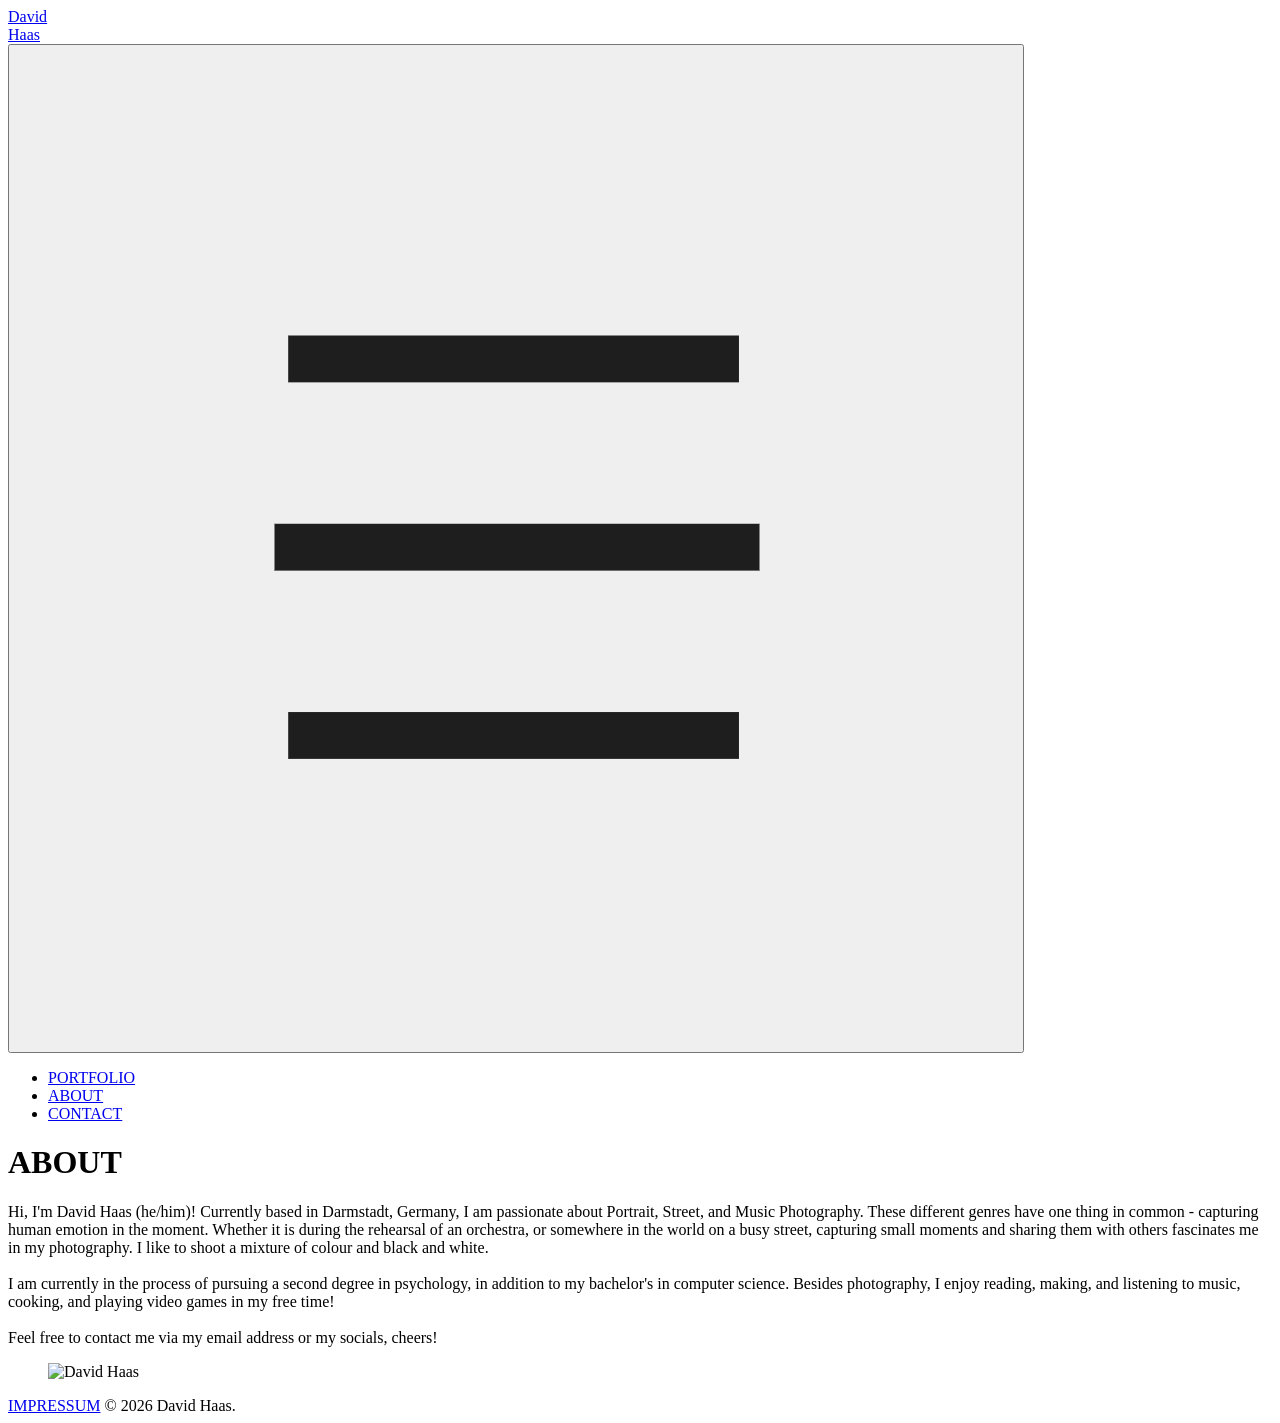
==== about.html @ 5e75420e "Initial Website Setup" ====
<!DOCTYPE html>
<html lang="en">

<head>
  <meta charset="UTF-8">
  <meta name="viewport" content="width=device-width, initial-scale=1.0">
  <title>ABOUT: David Haas</title>
  <link rel="stylesheet" href="css/style.css">
  <link rel="icon" href="Logos/favicon_v2.png">
</head>

<body>

  <!-- This is the Navigation Bar -->
  <!-- Contains Name-Logo and Expandable Menu on Mobile -->
  <nav>

    <!--- Logo Class -->
    <div class="logo_wrapper">
      <div class="david">
        <a href="index.html">David</a>
      </div>
      <div class="haas">
        <a href="index.html">Haas</a>
      </div>
    </div>

    <!-- Button for Expanding Menu on Mobile -->
    <button class="button" onclick="toggleNav()">
      <img src="Logos/Navigation.png" alt="Navigation">
    </button>

  </nav>

  <!-- This is the Sidebar -->
  <!-- Contains Navigation on Desktop -->
  <aside id="sidebar">

    <div class="menu_wrapper">
      <ul class="menu_list">
        <li class="portfolio"><a href="index.html">PORTFOLIO</a></li>
        <li class="about"><a href="about.html">ABOUT</a></li>
        <li class="contact"><a href="contact.html">CONTACT</a></li>
      </ul>
    </div>


  </aside>

  <!-- Main Content -->
  <main>

    <!-- About Section -->
    <div class="about_page">

      <h1>ABOUT</h1>

      <div class="about_wrapper">

        <p class="about_text">
          Hi, I'm David Haas (he/him)! Currently based in Darmstadt, Germany,
          I am passionate about Portrait, Street, and Music Photography.
          These different genres have one thing in common - capturing human
          emotion in the moment. Whether it is during
          the rehearsal of an orchestra, or somewhere in the world on a
          busy street, capturing small moments and sharing them with others
          fascinates me in my photography. I like to shoot a mixture of colour
          and black and white.
          <br>
          <br>
          I am currently in the process of pursuing
          a second degree in psychology, in addition to my bachelor's in computer science.
          Besides photography, I enjoy reading, making, and listening
          to music, cooking, and playing video games in my free time!
          <br>
          <br>
          Feel free to contact me via my email address or my socials, cheers!
        </p>

        <div class="gallery-item david_haas">
          <figure>
            <img src="Photos/DavidHaas.png" alt="David Haas">
          </figure>
        </div>

      </div>

    </div>




  </main>

  <!-- This is the Footer -->
  <!-- Contains other information -->
  <footer class="footer_wrapper">
    <div class="footer_text">
      <a href="impressum.html">IMPRESSUM</a> &copy; 2026 David Haas.
    </div>
  </footer>



  <script src="JavaScript/script.js"></script>
</body>

</html>
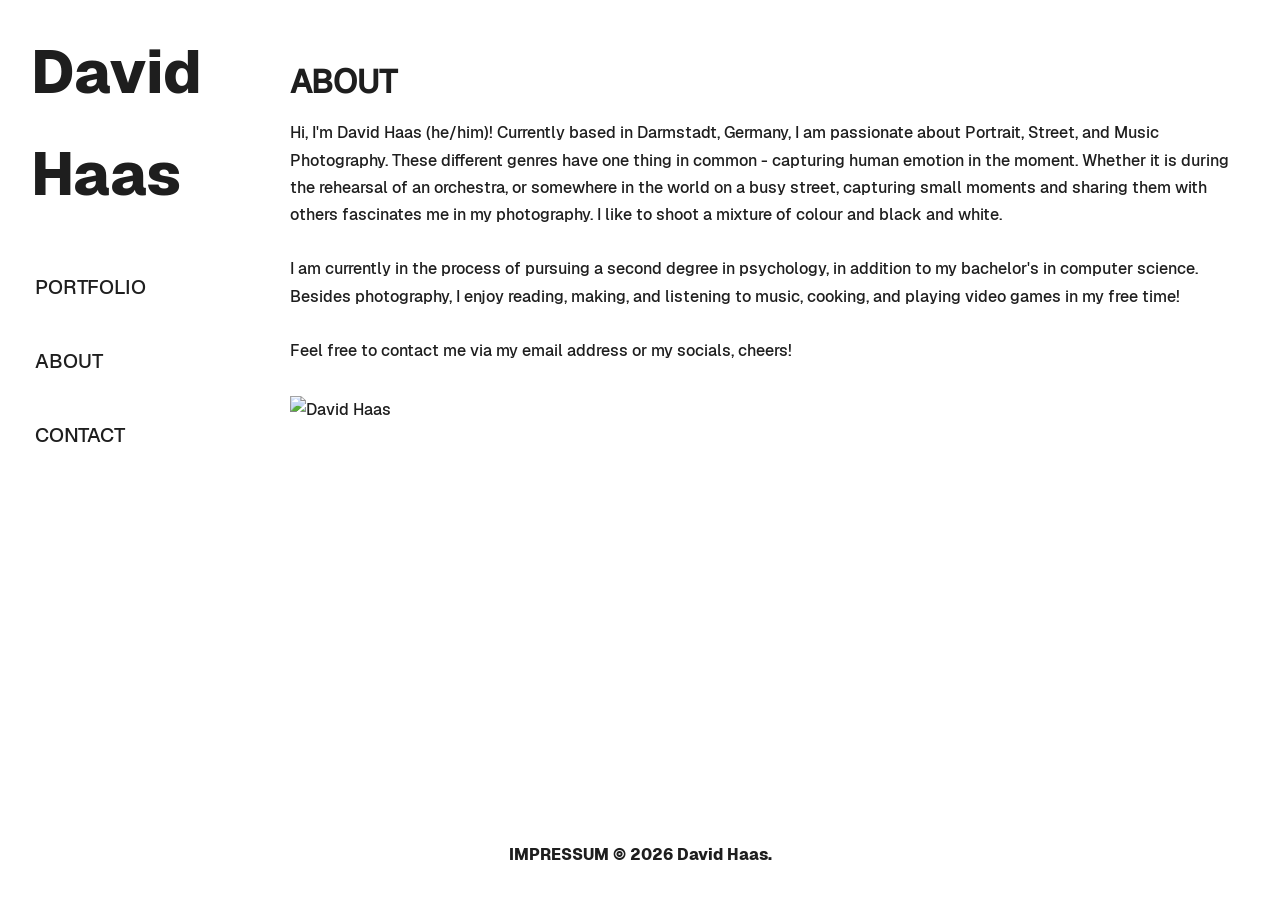
==== commit d39fb0d1: "trying to fix CSS not linking (part 3)" ====
--- a/about.html
+++ b/about.html
@@ -5,7 +5,7 @@
   <meta charset="UTF-8">
   <meta name="viewport" content="width=device-width, initial-scale=1.0">
   <title>ABOUT: David Haas</title>
-  <link rel="stylesheet" href="css/style.css">
+  <link rel="stylesheet" type="text/css" href="CSS/style.css">
   <link rel="icon" href="Logos/favicon_v2.png">
 </head>
 
--- a/CSS/style.css
+++ b/CSS/style.css
@@ -0,0 +1,675 @@
+/* Font Stuff */
+@font-face {
+    font-family: "geist_bold";
+    src: url(../Fonts/Geist/ttf/Geist-ExtraBold.ttf);
+}
+
+@font-face {
+    font-family: "geist_medium";
+    src: url(../Fonts/Geist/ttf/Geist-Medium.ttf);
+}
+
+@font-face {
+    font-family: "geist_italic";
+    src: url(../Fonts/Geist/ttf/Geist-Italic.ttf);
+}
+
+/* Global Stuff */
+* {
+    margin: 0;
+    padding: 0;
+    box-sizing: border-box;
+}
+
+img {
+    max-inline-size: 100%;
+}
+
+
+
+/* Main Body */
+body {
+
+    /* Making Body 1 Screen-Size Tall */
+    min-height: 100vh;
+
+    /* Setting the Font for the Body */
+    font-family: geist_bold, geist_medium;
+    font-size: 1rem;
+    line-height: 1.7;
+    background-color: #fff;
+
+    display: grid;
+    grid-template-columns: 250px 1fr;
+    grid-template-rows: 250px 1fr auto;
+    grid-template-areas:
+        "navbar main"
+        "sidebar main"
+        "footer footer";
+}
+
+/* Navigation Bar */
+nav {
+    top: 0;
+    position: sticky;
+    grid-area: navbar;
+    background-color: #fff;
+    color: #1e1e1e;
+    padding: 1em;
+}
+
+/* Navigation Text */
+.logo_wrapper {
+    display: grid;
+    grid-template-columns: 1fr;
+    grid-template-rows: 1fr 1fr;
+    padding-top: 5px;
+    text-align: left;
+
+}
+
+.david {
+    font-family: "geist_bold";
+    font-size: 60px;
+    padding-left: 15px;
+}
+
+.david a {
+    text-decoration: none;
+    color: #1e1e1e;
+}
+
+.david a:link {
+    text-decoration: none;
+    color: #1e1e1e;
+}
+
+.david a:visited {
+    text-decoration: none;
+}
+
+.david a:active {
+    text-decoration: none;
+}
+
+.haas {
+    font-family: "geist_bold";
+    font-size: 60px;
+    padding-left: 15px;
+}
+
+.haas a {
+    text-decoration: none;
+    color: #1e1e1e;
+}
+
+.haas a:link {
+    text-decoration: none;
+    color: #1e1e1e;
+}
+
+.haas a:visited {
+    text-decoration: none;
+}
+
+.haas a:active {
+    text-decoration: none;
+}
+
+/* Sidebar */
+aside {
+    top: 250px;
+    position: sticky;
+    align-self: start;
+    grid-area: sidebar;
+    background-color: #fff;
+    padding-left: 15px;
+}
+
+/* Sidebar Text */
+aside a {
+    display: block;
+    color: #1e1e1e;
+    font-size: 20px;
+    padding: 20px;
+    text-decoration: none;
+}
+
+aside ul {
+    list-style: none;
+}
+
+/* Links on mouse-over */
+aside a:hover:not(.active) {
+    text-decoration: underline;
+}
+
+/* Menu-Button */
+button {
+
+    /* Don't Display by Default*/
+    display: none;
+}
+
+/* Main Content */
+main {
+    grid-area: main;
+    background: #fff;
+    margin: 20px;
+    padding: 0;
+}
+
+.gallery_wrapper {
+    max-width: auto;
+    padding: 30px;
+    margin: 0 auto;
+}
+
+/* Styling for photo gallery*/
+/* Hard-Coded I am so sorry, web design is not my passion*/
+.gallery {
+    display: grid;
+    grid-template-columns: repeat(4, 1fr);
+    grid-template-rows: repeat(25, auto);
+    gap: 1rem;
+}
+
+.gallery-item img {
+    inline-size: 100%;
+    block-size: 100%;
+    object-fit: cover;
+}
+
+/* Roc Fargas i Castells Alte Oper 1 */
+.gallery-item1 {
+    grid-column: 3 / span 1;
+    grid-row: 1 / span 5;
+}
+
+/* Jon Urdapilleta Piano 1 */
+.gallery-item2 {
+    grid-column: 1 / span 2;
+    grid-row: 1 / span 4;
+}
+
+/* Sophie LJSO */
+.gallery-item3 {
+    grid-column: 1 / span 1;
+    grid-row: 5 / span 4;
+}
+
+/* Johannes LJSO */
+.gallery-item4 {
+    grid-column: 2 / span 1;
+    grid-row: 5 / span 4;
+}
+
+/* Hanoi Street Photography 1 */
+.gallery-item5 {
+    grid-column: 3 / span 2;
+    grid-row: 6 / span 2;
+}
+
+/* Carmen LJSO */
+.gallery-item6 {
+    grid-column: 4 / span 1;
+    grid-row: 1 / span 5;
+}
+
+/* Roc Fargas i Castells Conductor Portrait */
+.gallery-item7 {
+    grid-column: 1 / span 2;
+    grid-row: 9 / span 10;
+}
+
+/* Christian Haas Portrait */
+.gallery-item8 {
+    grid-column: 3 / span 1;
+    grid-row: 8 / span 5;
+}
+
+/* Caroline Synn Portrait */
+.gallery-item9 {
+    grid-column: 4 / span 1;
+    grid-row: 8 / span 5;
+}
+
+/* Montpellier Street Photography */
+.gallery-item10 {
+    grid-column: 3 / span 1;
+    grid-row: 14 / span 5;
+}
+
+/* Roc Fargas i Castells Alte Oper 2 */
+.gallery-item11 {
+    grid-column: 4 / span 1;
+    grid-row: 14 / span 5;
+}
+
+/* Hanoi Street Photography 2 */
+.gallery-item12 {
+    grid-column: 2 / span 2;
+    grid-row: 19 / span 4;
+}
+
+/* Hanoi Street Photography 3 */
+.gallery-item13 {
+    grid-column: 1 / span 1;
+    grid-row: 19 / span 5;
+}
+
+/* Nora Khayata Portrait */
+.gallery-item14 {
+    grid-column: 4 / span 1;
+    grid-row: 19 / span 5;
+}
+
+/* Jon Urdapilleta Piano 2 */
+.gallery-item15 {
+    grid-column: 2 / span 2;
+    grid-row: 23 / span 10;
+}
+
+/* Kosova Street Photography */
+.gallery-item16 {
+    grid-column: 1 / span 1;
+    grid-row: 24 / span 5;
+}
+
+/* Roc Fargas i Castells Alte Oper 3 */
+.gallery-item17 {
+    grid-column: 4 / span 1;
+    grid-row: 24 / span 5;
+}
+
+/* Hanoi Street Photography 4 */
+.gallery-item18 {
+    grid-column: 1 / span 1;
+    grid-row: 29 / span 5;
+}
+
+/* Footer */
+.footer_wrapper {
+    grid-area: footer;
+    background: white;
+    color: #1e1e1e;
+    padding: 2em;
+    text-align: center;
+}
+
+.footer_text a {
+    text-decoration: none;
+    color: #1e1e1e;
+}
+
+.footer_text a:link {
+    text-decoration: none;
+    color: #1e1e1e;
+}
+
+.footer_text a:visited {
+    text-decoration: none;
+}
+
+.footer_text a:active {
+    text-decoration: none;
+}
+
+/* Links on mouse-over */
+.footer_text a:hover:not(.active) {
+    text-decoration: underline;
+}
+
+/* Typesetting */
+.portfolio {
+    font-family: "geist_medium";
+}
+
+.about {
+    font-family: "geist_medium";
+}
+
+.contact {
+    font-family: "geist_medium";
+}
+
+.contact_wrapper {
+    display: grid;
+    grid-template-columns: auto;
+    grid-template-rows: 1fr;
+}
+
+.contact_page {
+    font-family: geist_medium;
+    padding: 20px;
+    padding-top: 35px;
+    color: #1e1e1e;
+    text-decoration: none;
+    list-style: none;
+}
+
+.contact_page a {
+    text-decoration: none;
+    color: #1e1e1e;
+}
+
+.contact_page a:link {
+    text-decoration: none;
+    color: #1e1e1e;
+}
+
+.contact_page a:visited {
+    text-decoration: none;
+}
+
+.contact_page a:active {
+    text-decoration: none;
+}
+
+/* Links on mouse-over */
+.contact_page a:hover:not(.active) {
+    text-decoration: underline;
+}
+
+.contact_page h1 {
+    font-family: geist_bold;
+    font-size: 30px;
+}
+
+.contact_mail {
+    padding: 20px;
+}
+
+.contact_wrapper {
+    font-size: 20px;
+}
+
+.contact_instagram {
+    padding-left: 20px;
+}
+
+.contact_instagram p {
+    display: inline-block;
+    vertical-align: middle;
+}
+
+.contact_linkedin {
+    padding-left: 20px;
+}
+
+.contact_instagram img {
+    vertical-align: middle;
+}
+
+.contact_linkedin p {
+    display: inline-block;
+    vertical-align: middle;
+}
+
+.contact_linkedin img {
+    vertical-align: middle;
+}
+
+.contact_photo {
+    padding: 20px;
+    max-width: 1500px;
+}
+
+.about_page {
+    font-family: geist_medium;
+    padding: 20px;
+    padding-top: 35px;
+    color: #1e1e1e;
+    font-size: 16px;
+}
+
+.about_wrapper {
+    display: grid;
+    grid-template-columns: 500px 500px;
+    grid-template-rows: 1fr;
+    gap: 5rem;
+}
+
+.about_text {
+    padding-top: 10px;
+}
+
+.impressum_page {
+    font-family: geist_medium;
+    padding: 20px;
+    padding-top: 35px;
+    max-width: 800px;
+    color: #1e1e1e;
+    text-decoration: none;
+    list-style: none;
+}
+
+.impressum_page h1,
+h2 {
+    font-family: geist_bold;
+}
+
+.impressum_page strong {
+    font-size: 20px;
+}
+
+.link_text {
+    font-family: geist_italic;
+}
+
+/* Layout Change for smaller screens*/
+@media screen and (max-width: 1300px) {
+
+    .about_wrapper {
+        grid-template-columns: 1fr;
+        grid-template-rows: auto 1fr;
+        gap: 2rem;
+    }
+}
+
+
+
+/* Layout Change for Mobile */
+@media screen and (max-width: 800px) {
+
+    body {
+        /* Change Grid for Mobile Layout */
+        grid-template-columns: 1fr;
+        grid-template-rows: 100px auto 1fr auto;
+        grid-template-areas:
+            "navbar"
+            "sidebar"
+            "main"
+            "footer";
+    }
+
+    button {
+        background-repeat: no-repeat;
+        background-size: auto;
+        background-position-y: 50%;
+        box-sizing: border-box;
+        display: block;
+        cursor: auto;
+        height: 100px;
+        width: 100px;
+        right: 0px;
+        top: 0px;
+        z-index: 999;
+        background: white;
+        border: none;
+        position: absolute;
+    }
+
+    .gallery {
+        display: grid;
+        /* TODO arrange the photos in a pretty way!*/
+        grid-template-columns: repeat(2, 1fr);
+        grid-template-rows: repeat(25, auto);
+        gap: 0.5rem;
+    }
+
+    /* Jon Urdapilleta Piano 1 */
+    .gallery-item2 {
+        grid-column: 1 / span 2;
+        grid-row: 1 / span 1;
+    }
+
+    /* Roc Fargas i Castells Alte Oper 1 */
+    .gallery-item1 {
+        grid-column: 1 / span 1;
+        grid-row: 2 / span 1;
+    }
+
+    /* Carmen LJSO */
+    .gallery-item6 {
+        grid-column: 2 / span 1;
+        grid-row: 2 / span 1;
+    }
+
+    /* Hanoi Street Photography 1 */
+    .gallery-item5 {
+        grid-column: 1 / span 2;
+        grid-row: 3 / span 1;
+    }
+
+    /* Sophie LJSO */
+    .gallery-item3 {
+        grid-column: 1 / span 1;
+        grid-row: 4 / span 1;
+    }
+
+    /* Johannes LJSO */
+    .gallery-item4 {
+        grid-column: 2 / span 1;
+        grid-row: 4 / span 1;
+    }
+
+    /* Roc Fargas i Castells Conductor Portrait */
+    .gallery-item7 {
+        grid-column: 1 / span 2;
+        grid-row: 5 / span 1;
+    }
+
+    /* Christian Haas Portrait */
+    .gallery-item8 {
+        grid-column: 1 / span 1;
+        grid-row: 6 / span 1;
+    }
+
+    /* Caroline Synn Portrait */
+    .gallery-item9 {
+        grid-column: 2 / span 1;
+        grid-row: 6 / span 1;
+    }
+
+    /* Montpellier Street Photography */
+    .gallery-item10 {
+        grid-column: 1 / span 1;
+        grid-row: 7 / span 1;
+    }
+
+    /* Roc Fargas i Castells Alte Oper 2 */
+    .gallery-item11 {
+        grid-column: 2 / span 1;
+        grid-row: 7 / span 1;
+    }
+
+    /* Hanoi Street Photography 2 */
+    .gallery-item12 {
+        grid-column: 1 / span 2;
+        grid-row: 8 / span 1;
+    }
+
+    /* Hanoi Street Photography 3 */
+    .gallery-item13 {
+        grid-column: 1 / span 1;
+        grid-row: 9 / span 1;
+    }
+
+    /* Nora Khayata Portrait */
+    .gallery-item14 {
+        grid-column: 2 / span 1;
+        grid-row: 9 / span 1;
+    }
+
+    /* Jon Urdapilleta Piano 2 */
+    .gallery-item15 {
+        grid-column: 1 / span 2;
+        grid-row: 10 / span 1;
+    }
+
+    /* Kosova Street Photography */
+    .gallery-item16 {
+        grid-column: 1 / span 1;
+        grid-row: 11 / span 1;
+    }
+
+    /* Roc Fargas i Castells Alte Oper 3 */
+    .gallery-item17 {
+        grid-column: 2 / span 1;
+        grid-row: 11 / span 1;
+    }
+
+    /* Hanoi Street Photography 4 */
+    .gallery-item18 {
+        grid-column: 1 / span 1;
+        grid-row: 12 / span 1;
+    }
+
+    /* Re-Align Sidebar */
+    aside {
+        top: 100px;
+        position: fixed;
+        align-self: normal;
+
+        left: 0;
+        right: 0;
+        flex-direction: column;
+        text-align: center;
+
+        font-size: 10px;
+
+        /* Don't Show by Default */
+        display: none;
+    }
+
+    /* Re-Design Font */
+    .logo_wrapper {
+        display: grid;
+        grid-template-columns: 115px 50px;
+        grid-template-rows: 1fr;
+    }
+
+    .david {
+        font-family: "geist_bold";
+        font-size: 40px;
+    }
+
+    .haas {
+        font-family: "geist_bold";
+        font-size: 40px;
+        padding-left: 25px;
+    }
+
+    /* We Call this to Display Again */
+    .show {
+        display: block;
+    }
+
+    .about_page {
+        padding: 5px;
+        padding-top: 10px;
+    }
+
+    .portfolio {
+        font-size: 10px;
+    }
+
+    .about {
+        font-size: 10px;
+    }
+
+    .contact {
+        font-size: 10px;
+    }
+}
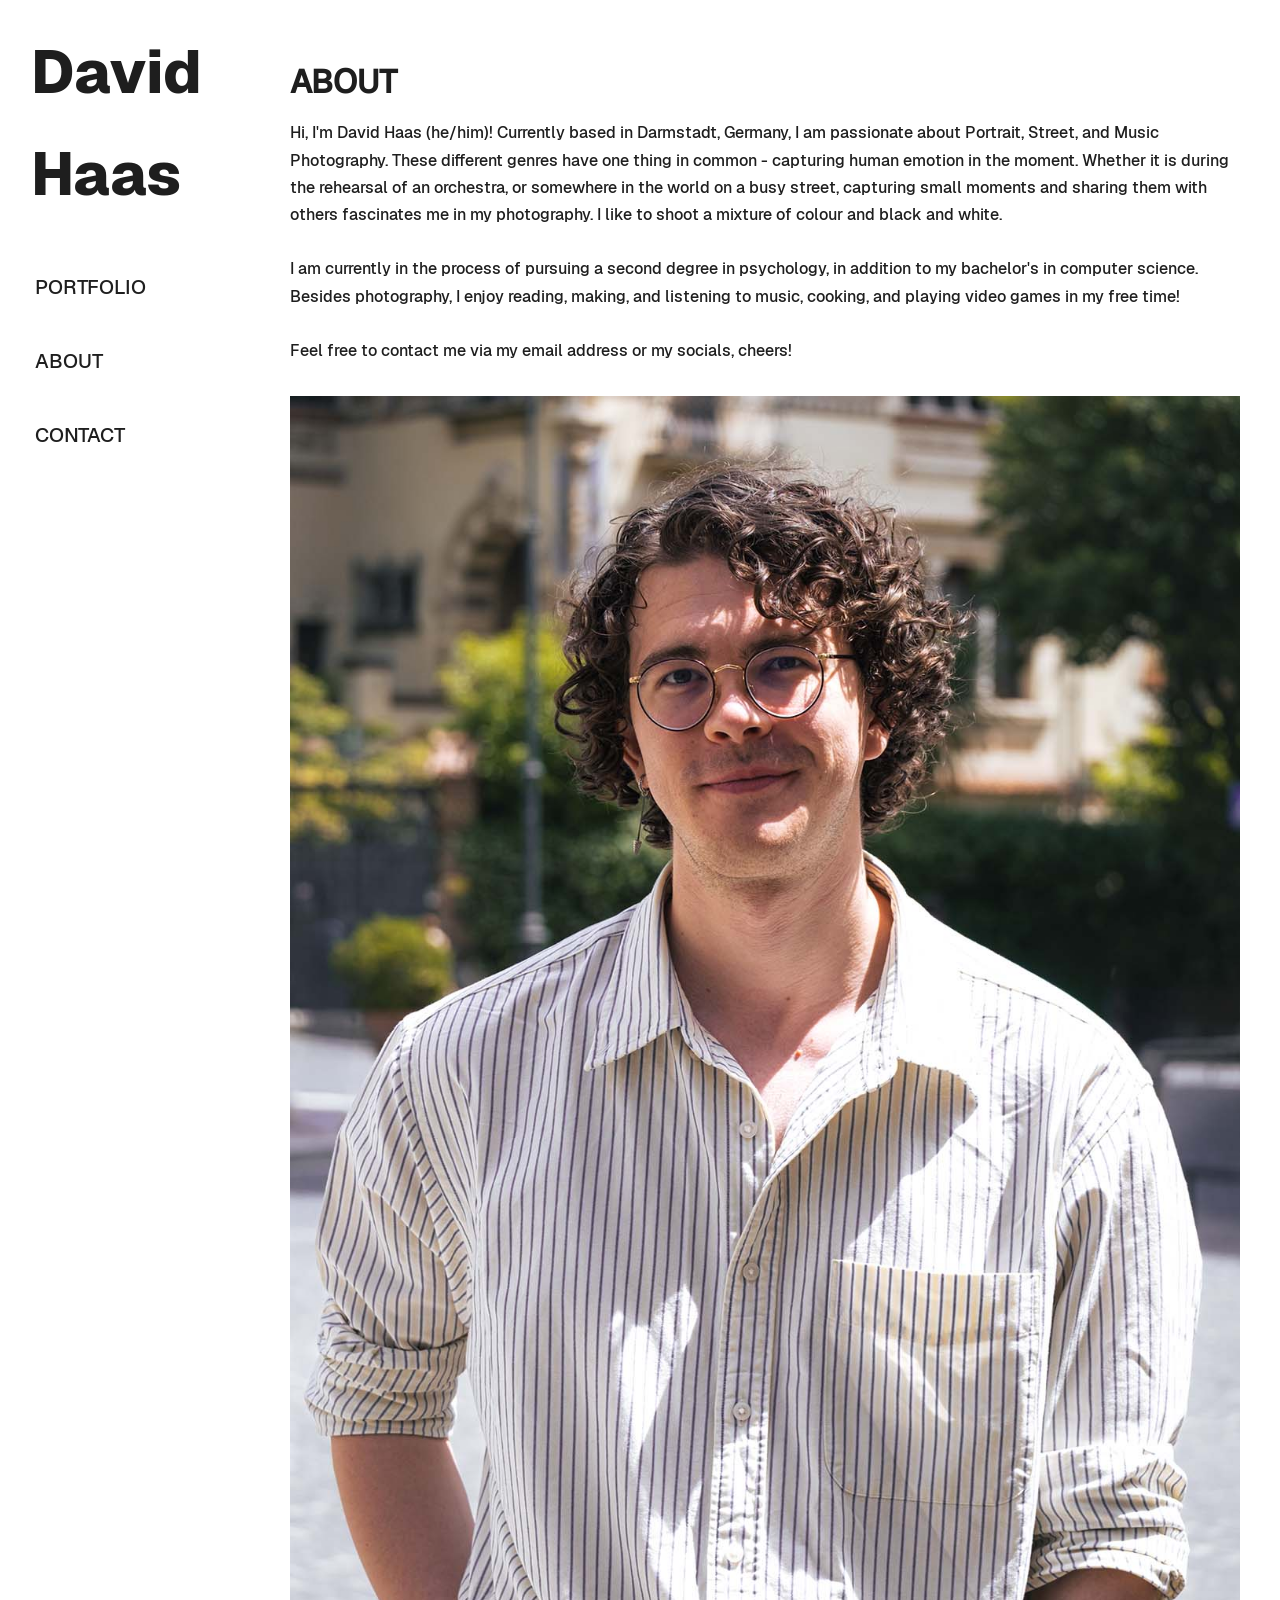
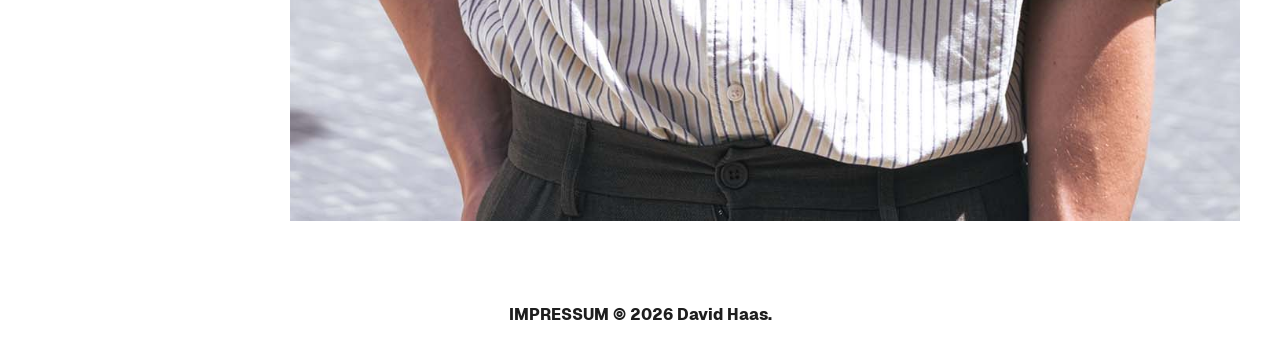
==== commit 87f377dd: "mobile view adjustments, file sizes" ====
--- a/about.html
+++ b/about.html
@@ -79,7 +79,7 @@
 
         <div class="gallery-item david_haas">
           <figure>
-            <img src="Photos/DavidHaas.png" alt="David Haas">
+            <img src="Photos/DavidHaas.jpg" alt="David Haas">
           </figure>
         </div>
 
--- a/CSS/style.css
+++ b/CSS/style.css
@@ -481,6 +481,10 @@
             "sidebar"
             "main"
             "footer";
+    }
+
+    main {
+        margin: 15px;
     }
 
     button {
@@ -633,6 +637,37 @@
         display: none;
     }
 
+    .footer_text a {
+        font-size: 15px;
+    }
+
+    .footer_text {
+        font-size: 15px;
+    }
+
+    .menu_list a {
+        font-size: 15px;
+        line-height: 10px;
+    }
+
+
+    .about_page h1 {
+        font-size: 25px;
+    }
+
+    .about_text {
+        font-size: 15px;
+    }
+
+    .contact_page h1 {
+        font-size: 25px;
+    }
+
+    .contact_mail, .contact_social {
+        font-size: 15px;
+    }
+
+
     /* Re-Design Font */
     .logo_wrapper {
         display: grid;
